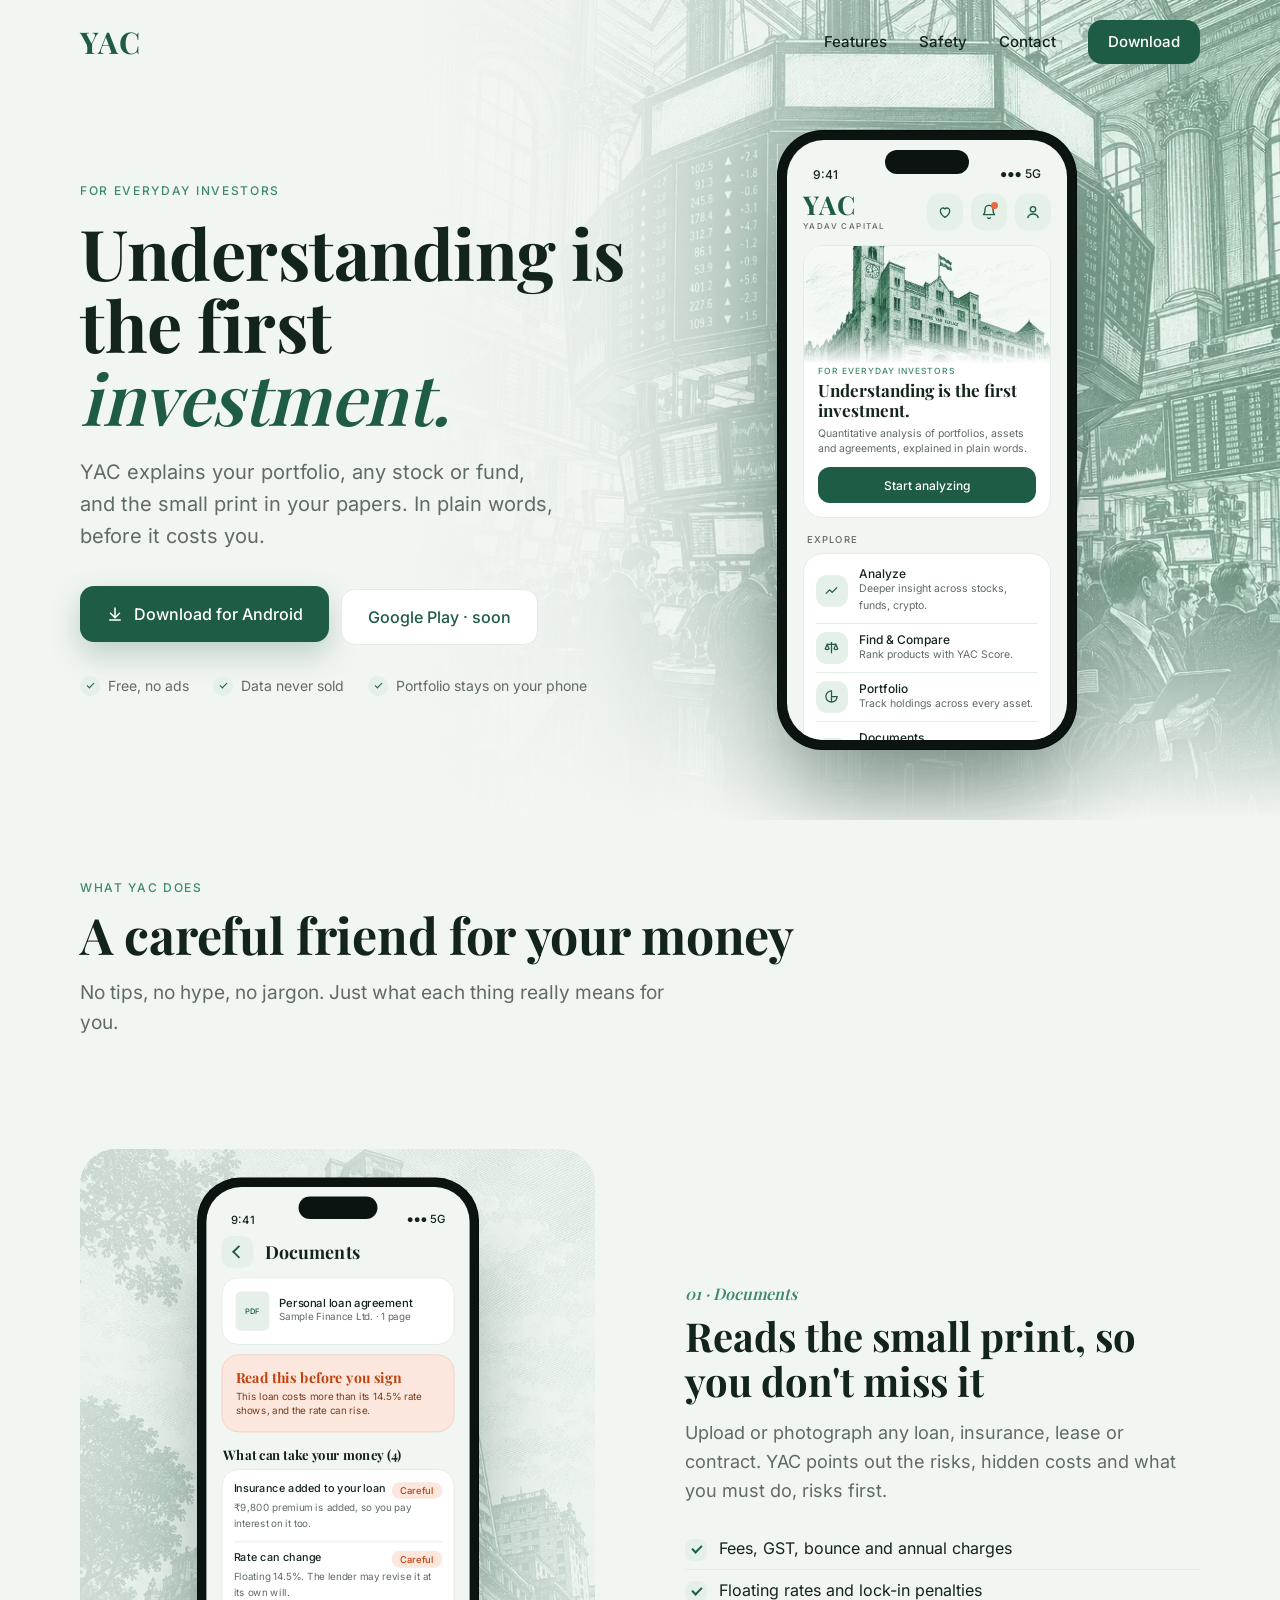
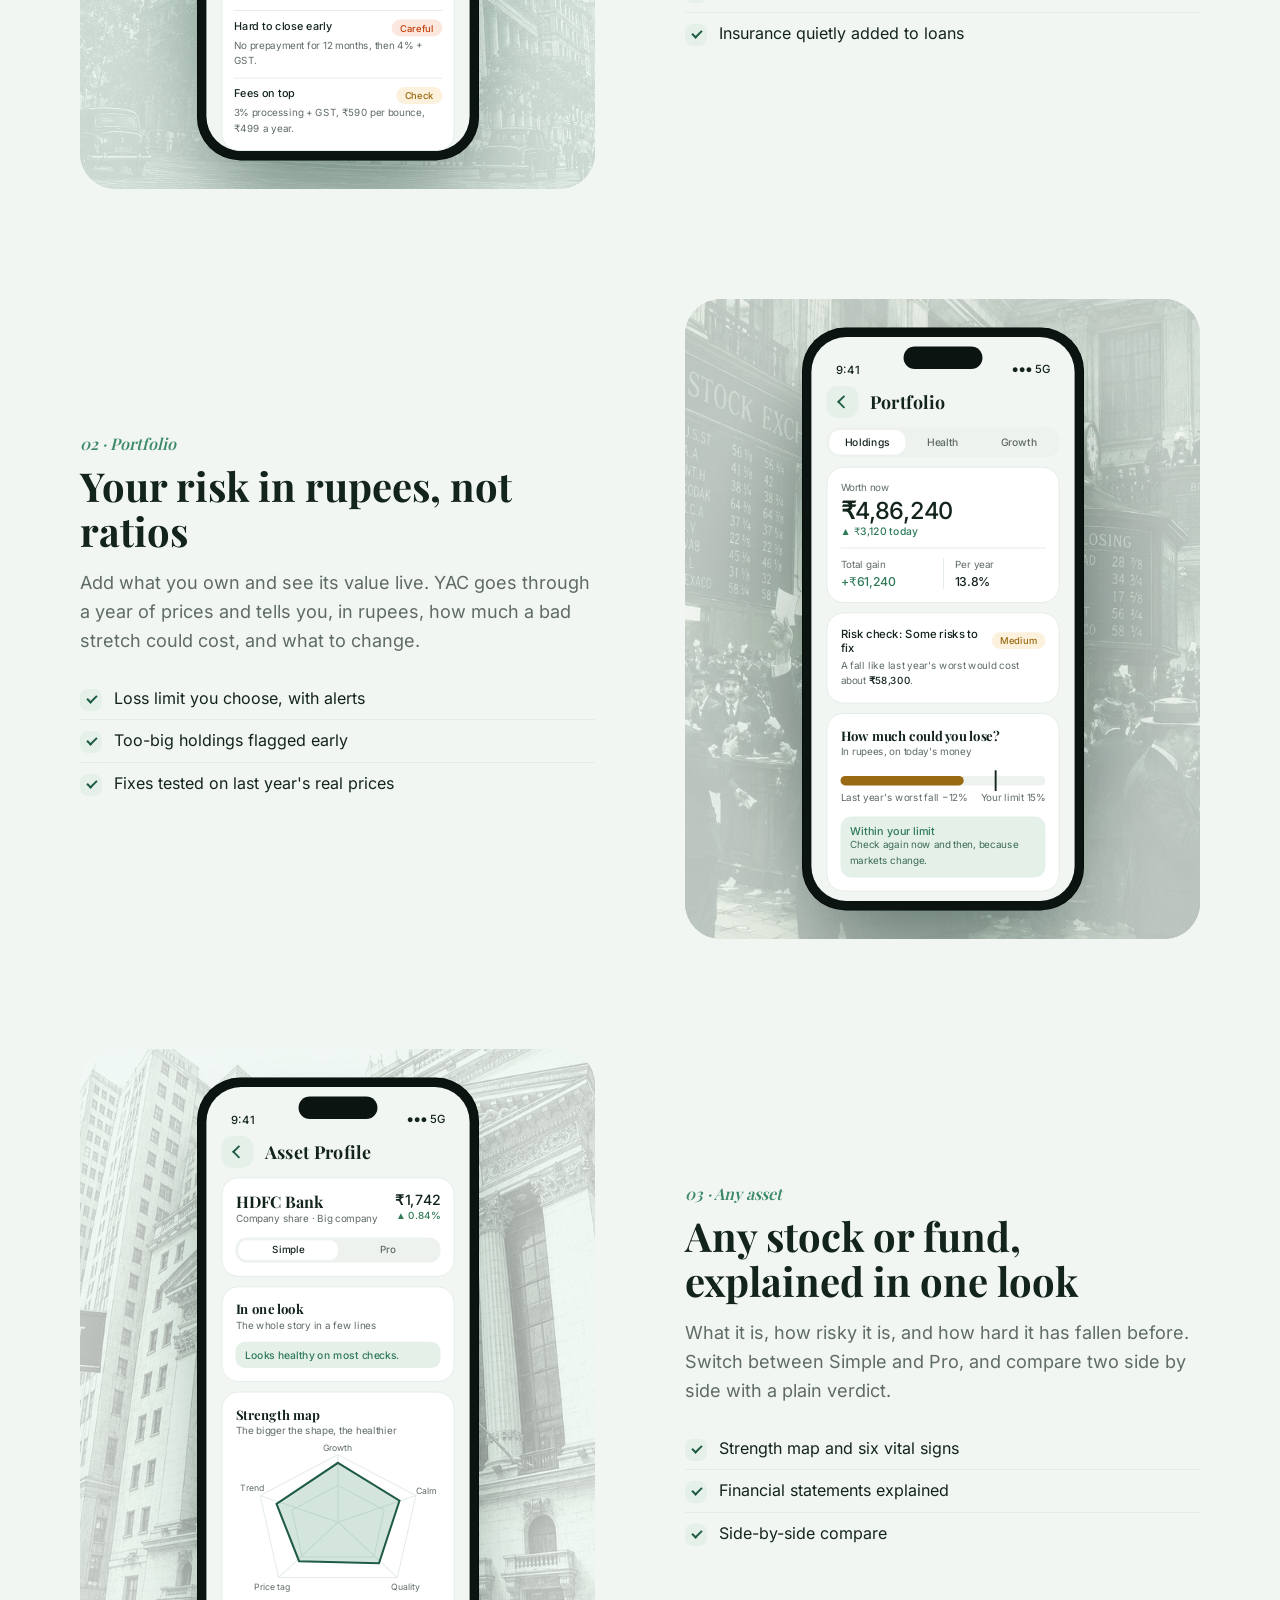
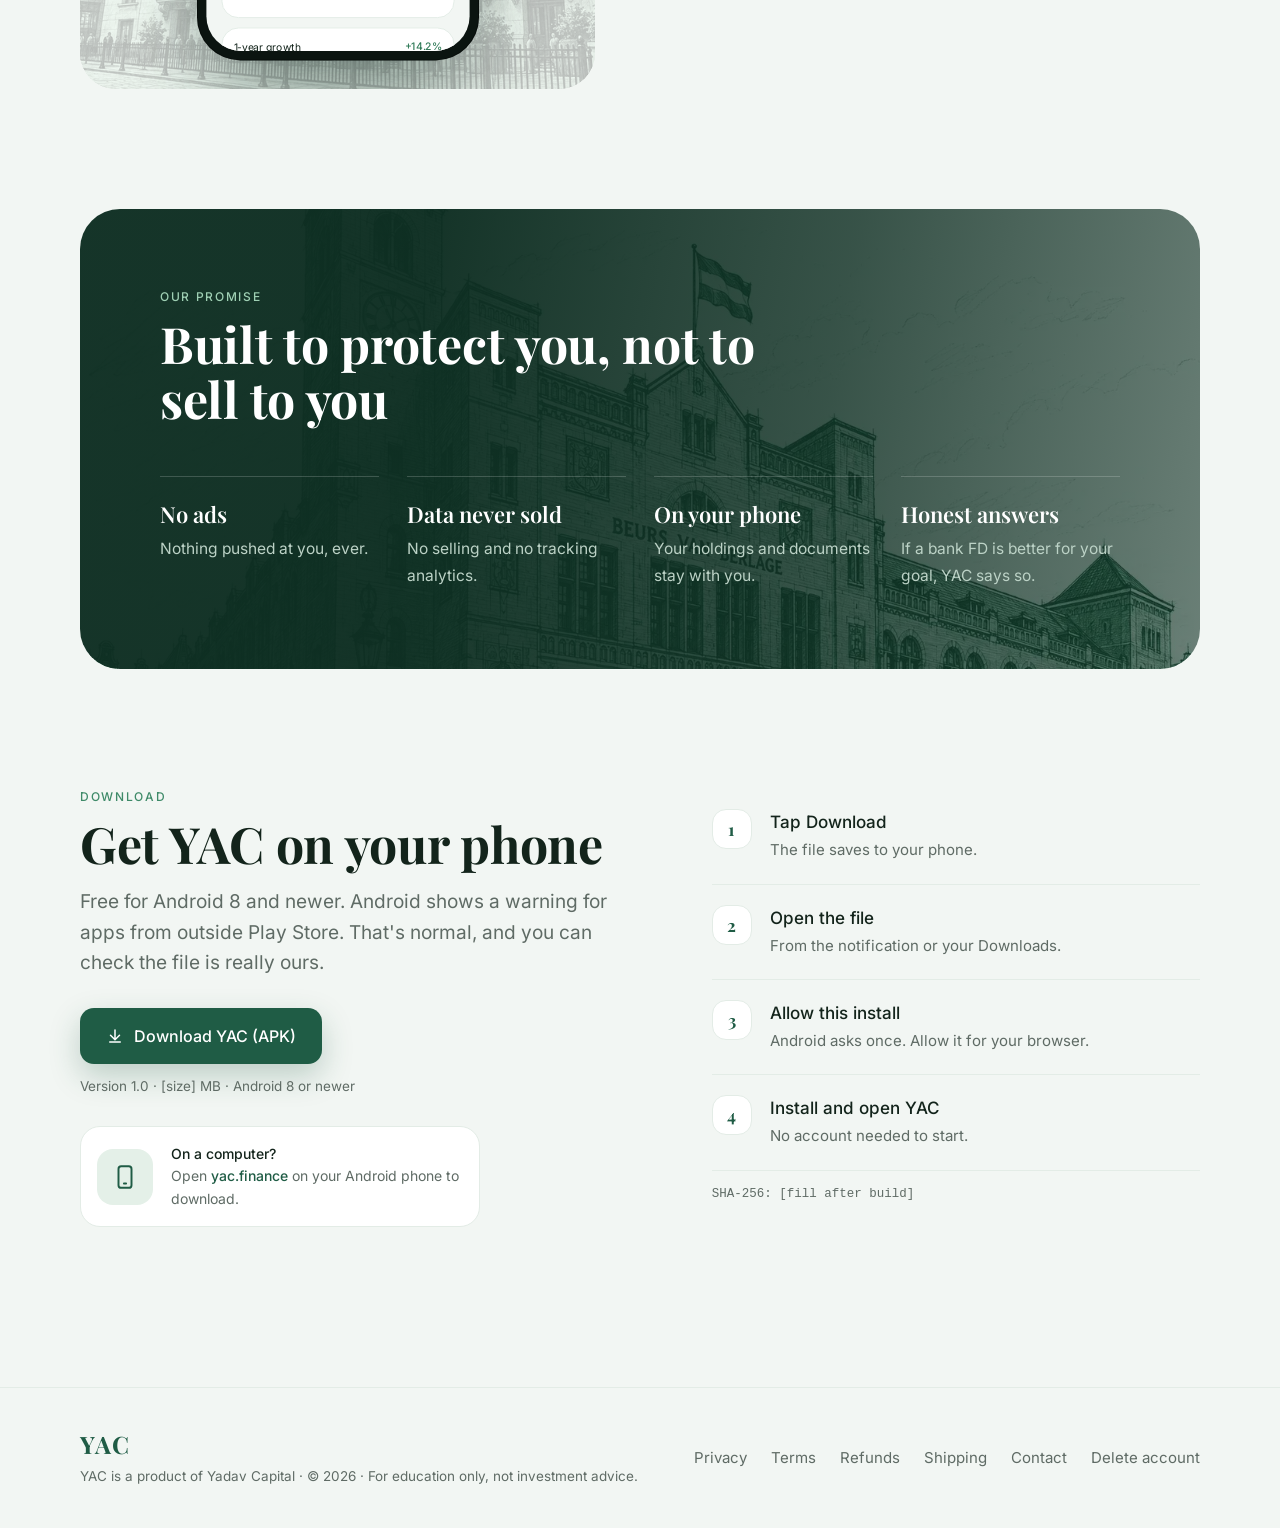
==== index.html @ 789dcbb8 "Add yac.finance website" ====
<!DOCTYPE html>
<html lang="en-IN"><head><meta charset="utf-8"><meta name="viewport" content="width=device-width,initial-scale=1">
<title>YAC – Understanding is the first investment</title>
<meta name="description" content="YAC explains your portfolio, any stock or fund, and the small print in your financial papers, in plain words. Free for Android, no ads.">
<meta name="theme-color" content="#1F5C45">
<link rel="icon" href="/favicon.svg" type="image/svg+xml">
<style>
@font-face{font-family:Inter;src:url(/assets/inter_regular.ttf);font-weight:400}
@font-face{font-family:Inter;src:url(/assets/inter_medium.ttf);font-weight:500 700}
@font-face{font-family:Playfair;src:url(/assets/playfair_display_regular.ttf);font-weight:400}
@font-face{font-family:Playfair;src:url(/assets/playfair_display_semibold.ttf);font-weight:600}
@font-face{font-family:Playfair;src:url(/assets/playfair_display_bold.ttf);font-weight:700}
:root{--bg:#F2F6F3;--primary:#1F5C45;--mid:#3E8A68;--well:#E4F0E8;--text:#13241B;--muted:#5F6B65;--stroke:#E3ECE6;--navy:#061832;
--good:#2F7A57;--goodbg:#E4F0E8;--okay:#9A6A12;--okaybg:#FBF1DC;--bad:#C2410C;--badbg:#FBE7DD;--track:#EDF2EF;--deep:#0E2E22}
*{box-sizing:border-box}
body{margin:0;background:var(--bg);color:var(--text);font:400 17px/1.6 Inter,system-ui,sans-serif;-webkit-font-smoothing:antialiased}
.pf{font-family:Playfair,Georgia,serif}
.wrap{max-width:1200px;margin:0 auto;padding:0 40px}
a{color:var(--primary)}
.eyebrow{font:500 12px Inter;letter-spacing:.14em;text-transform:uppercase;color:var(--mid)}

/* nav */
nav.top{position:absolute;top:0;left:0;right:0;z-index:10}
nav.top .wrap{display:flex;justify-content:space-between;align-items:center;height:84px}
.logo{font:700 30px Playfair;color:var(--primary);letter-spacing:.04em;text-decoration:none}
nav.top .links{display:flex;gap:32px;align-items:center}
nav.top .links a{color:var(--text);text-decoration:none;font-size:15px;font-weight:500}
nav.top .links a.cta{background:var(--primary);color:#fff;padding:10px 20px;border-radius:14px}

/* hero */
.hero{position:relative;min-height:820px;overflow:hidden;background:var(--bg)}
.hero .art{position:absolute;right:0;top:0;bottom:0;width:68%;background:url(/assets/analyze_bg_exchange.webp) center/cover no-repeat}
.hero .art::after{content:"";position:absolute;inset:0;background:linear-gradient(90deg,var(--bg) 0%,rgba(242,246,243,.92) 22%,rgba(242,246,243,.35) 55%,rgba(242,246,243,.15) 100%),linear-gradient(0deg,var(--bg) 0%,rgba(242,246,243,0) 30%)}
.hero .wrap{position:relative;display:grid;grid-template-columns:1.05fr 1fr;align-items:center;min-height:820px;padding-top:60px}
.hero h1{font:700 70px/1.04 Playfair;color:var(--text);margin:18px 0 22px;letter-spacing:-.5px}
.hero h1 em{font-style:italic;color:var(--primary);font-weight:600}
.hero p.sub{font-size:20px;color:var(--muted);max-width:480px;margin:0 0 34px}
.btn{display:inline-flex;align-items:center;gap:10px;height:56px;padding:0 26px;border-radius:14px;font:500 16px Inter;text-decoration:none}
.btn.p{background:var(--primary);color:#fff;box-shadow:0 12px 30px rgba(31,92,69,.25)}
.btn.s{background:#fff;color:var(--primary);border:1px solid var(--stroke);margin-left:12px}
.trust{display:flex;gap:24px;margin-top:30px;color:var(--muted);font-size:14px;flex-wrap:wrap}
.trust span{display:flex;align-items:center;gap:8px}
.trust i{width:20px;height:20px;border-radius:50%;background:var(--well);display:grid;place-items:center}
.trust i::after{content:"";width:6px;height:3px;border-left:1.6px solid var(--primary);border-bottom:1.6px solid var(--primary);transform:rotate(-45deg) translate(1px,-1px)}

/* phone */
.phone{width:300px;height:620px;border-radius:46px;background:#0b1410;padding:10px;box-shadow:0 60px 90px -20px rgba(14,46,34,.45),0 0 0 1px rgba(0,0,0,.4) inset;position:relative;flex:none}
.phone::before{content:"";position:absolute;top:20px;left:50%;transform:translateX(-50%);width:84px;height:24px;border-radius:14px;background:#0b1410;z-index:3}
.scr{background:var(--bg);border-radius:37px;height:100%;overflow:hidden;position:relative;font-family:Inter;color:var(--text)}
.sb{height:46px;display:flex;justify-content:space-between;align-items:flex-end;padding:0 26px 4px;font:500 12px Inter}
.sc{padding:8px 16px 16px}
.card{background:#fff;border:1px solid var(--stroke);border-radius:18px;padding:14px}
.tb{display:flex;align-items:center;gap:12px;padding:6px 16px 10px}
.tb .bk{width:34px;height:34px;border-radius:12px;background:var(--well);display:grid;place-items:center}
.tb .bk::after{content:"";width:8px;height:8px;border-left:2px solid var(--primary);border-bottom:2px solid var(--primary);transform:rotate(45deg) translate(1px,-1px)}
.tb b{font:700 19px Playfair;color:var(--text)}
.lbl{font-size:10.5px;color:var(--muted)}
.cap{font:500 9.5px Inter;letter-spacing:.12em;text-transform:uppercase;color:var(--muted)}
.pill{display:inline-block;font:500 10px Inter;padding:3px 9px;border-radius:99px}
.g{background:var(--goodbg);color:var(--good)}.o{background:var(--okaybg);color:var(--okay)}.r{background:var(--badbg);color:var(--bad)}

/* sections */
section{padding:120px 0}
h2{font:700 50px/1.1 Playfair;margin:12px 0 16px;letter-spacing:-.3px}
.lead{font-size:19px;color:var(--muted);max-width:600px;margin:0}
.feat{display:grid;grid-template-columns:1fr 1fr;gap:90px;align-items:center;margin-top:110px}
.feat.rev .stage{order:2}
.stage{position:relative;height:640px;border-radius:36px;overflow:hidden;display:flex;align-items:center;justify-content:center}
.stage .bgimg{position:absolute;inset:0;background-size:cover;background-position:center;opacity:.55}
.stage::after{content:"";position:absolute;inset:0;background:radial-gradient(closest-side,rgba(242,246,243,.0),rgba(242,246,243,.55))}
.stage .phone{z-index:2;transform:scale(.94)}
.feat .num{font:600 16px Playfair;color:var(--mid);font-style:italic}
.feat h3{font:700 40px/1.12 Playfair;margin:10px 0 16px}
.feat p{color:var(--muted);font-size:18px;margin:0 0 22px}
.ticks{list-style:none;margin:0;padding:0}
.ticks li{position:relative;padding:8px 0 8px 34px;font-size:16px;border-bottom:1px solid var(--stroke)}
.ticks li:last-child{border:0}
.ticks li::before{content:"";position:absolute;left:0;top:11px;width:22px;height:22px;border-radius:8px;background:var(--well)}
.ticks li::after{content:"";position:absolute;left:7px;top:17px;width:8px;height:4px;border-left:2px solid var(--primary);border-bottom:2px solid var(--primary);transform:rotate(-45deg)}

/* promise */
.promise{position:relative;border-radius:40px;overflow:hidden;color:#fff;padding:80px}
.promise .bgimg{position:absolute;inset:0;background:url(/assets/home_hero_exchange.webp) center 30%/cover}
.promise::before{content:"";position:absolute;inset:0;background:linear-gradient(100deg,rgba(14,46,34,.97) 30%,rgba(14,46,34,.82) 65%,rgba(14,46,34,.6));z-index:1}
.promise>*:not(.bgimg){position:relative;z-index:2}
.promise h2{color:#fff;max-width:640px}
.pg{display:grid;grid-template-columns:repeat(4,1fr);gap:28px;margin-top:50px}
.pg div{border-top:1px solid rgba(255,255,255,.18);padding-top:22px}
.pg b{display:block;font:600 22px Playfair;margin-bottom:6px}
.pg span{color:#bcd2c6;font-size:15.5px}

/* download */
.dl{display:grid;grid-template-columns:1.15fr 1fr;gap:70px;align-items:start}
.steps .st{display:flex;gap:18px;padding:20px 0;border-bottom:1px solid var(--stroke)}
.steps .st:last-child{border:0}
.st .n{flex:none;width:40px;height:40px;border-radius:14px;background:#fff;border:1px solid var(--stroke);display:grid;place-items:center;font:700 17px Playfair;color:var(--primary)}
.st b{display:block;font-weight:500}.st span{color:var(--muted);font-size:15px}
.qr{display:flex;gap:18px;align-items:center;margin-top:28px;background:#fff;border:1px solid var(--stroke);border-radius:20px;padding:16px;max-width:400px}
.fp{font:12.5px ui-monospace,Menlo,monospace;color:var(--muted);margin-top:16px}
footer{border-top:1px solid var(--stroke);padding:40px 0;margin-top:40px}
footer .wrap{display:flex;justify-content:space-between;align-items:center;flex-wrap:wrap;gap:16px}
footer nav a{color:var(--muted);text-decoration:none;margin-left:24px;font-size:15px}
footer small{display:block;color:var(--muted);font-size:13.5px;margin-top:4px}
</style></head><body>

<nav class="top"><div class="wrap"><a class="logo" href="/">YAC</a>
<div class="links"><a href="#features">Features</a><a href="#promise">Safety</a><a href="/contact/">Contact</a><a class="cta" href="#download">Download</a></div></div></nav>

<!-- HERO -->
<header class="hero">
<div class="art"></div>
<div class="wrap">
<div>
<div class="eyebrow">For everyday investors</div>
<h1>Understanding is the first <em>investment.</em></h1>
<p class="sub">YAC explains your portfolio, any stock or fund, and the small print in your papers. In plain words, before it costs you.</p>
<a class="btn p" href="#download"><svg width="18" height="18" viewBox="0 0 24 24" fill="none" stroke="currentColor" stroke-width="2" stroke-linecap="round"><path d="M12 4v12M6 11l6 6 6-6M5 20h14"/></svg>Download for Android</a><a class="btn s" href="#download">Google Play · soon</a>
<div class="trust"><span><i></i>Free, no ads</span><span><i></i>Data never sold</span><span><i></i>Portfolio stays on your phone</span></div>
</div>

<div style="display:flex;justify-content:center">
 <!-- HOME SCREEN (activity_main.xml) -->
 <div class="phone"><div class="scr">
  <div class="sb"><span>9:41</span><span>●●● 5G</span></div>
  <div style="padding:6px 16px 0">
   <div style="display:flex;align-items:center;gap:8px">
    <div style="flex:1"><div style="font:700 26px Playfair;color:var(--primary);letter-spacing:.04em;line-height:1">YAC</div><div style="font:500 8px Inter;letter-spacing:.18em;color:var(--muted);margin-top:3px">YADAV CAPITAL</div></div>
    <div style="width:36px;height:36px;border-radius:12px;background:var(--well);display:grid;place-items:center"><svg width="16" height="16" viewBox="0 0 24 24" fill="none" stroke="#1F5C45" stroke-width="2"><path d="M12 20s-7-4.4-7-10a4 4 0 0 1 7-2.6A4 4 0 0 1 19 10c0 5.6-7 10-7 10z"/></svg></div>
    <div style="width:36px;height:36px;border-radius:12px;background:var(--well);display:grid;place-items:center;position:relative"><svg width="16" height="16" viewBox="0 0 24 24" fill="none" stroke="#1F5C45" stroke-width="2"><path d="M6 8a6 6 0 1 1 12 0c0 7 3 8 3 8H3s3-1 3-8"/><path d="M10 20a2 2 0 0 0 4 0"/></svg><i style="position:absolute;top:8px;right:9px;width:7px;height:7px;border-radius:50%;background:#E8693C"></i></div>
    <div style="width:36px;height:36px;border-radius:12px;background:var(--well);display:grid;place-items:center"><svg width="16" height="16" viewBox="0 0 24 24" fill="none" stroke="#1F5C45" stroke-width="2"><circle cx="12" cy="8" r="4"/><path d="M4 21c1-4 4-6 8-6s7 2 8 6"/></svg></div>
   </div>
   <div class="card" style="padding:0;overflow:hidden;margin-top:14px;border-radius:20px">
    <div style="height:118px;background:url(/assets/home_hero_exchange.webp) center/cover;position:relative"><div style="position:absolute;left:0;right:0;bottom:0;height:44px;background:linear-gradient(0deg,#fff,rgba(255,255,255,0))"></div></div>
    <div style="padding:2px 14px 14px">
     <div style="font:500 8.5px Inter;letter-spacing:.12em;color:var(--mid)">FOR EVERYDAY INVESTORS</div>
     <div style="font:700 17px/1.2 Playfair;margin-top:4px">Understanding is the first investment.</div>
     <div style="font-size:10.5px;color:var(--muted);margin-top:5px;line-height:1.45">Quantitative analysis of portfolios, assets and agreements, explained in plain words.</div>
     <div style="margin-top:11px;height:36px;border-radius:12px;background:var(--primary);color:#fff;display:grid;place-items:center;font:500 12px Inter">Start analyzing</div>
    </div>
   </div>
   <div class="cap" style="margin:16px 4px 8px">Explore</div>
   <div class="card" style="padding:4px 12px;border-radius:20px">
    <!-- rows -->
    <div style="display:flex;gap:11px;align-items:center;padding:8px 0;border-bottom:1px solid var(--stroke)"><div style="width:32px;height:32px;border-radius:11px;background:var(--well);display:grid;place-items:center"><svg width="15" height="15" viewBox="0 0 24 24" fill="none" stroke="#1F5C45" stroke-width="2"><path d="M3 17l6-6 4 4 8-8"/></svg></div><div style="flex:1"><div style="font:500 12px Inter">Analyze</div><div class="lbl">Deeper insight across stocks, funds, crypto.</div></div></div>
    <div style="display:flex;gap:11px;align-items:center;padding:8px 0;border-bottom:1px solid var(--stroke)"><div style="width:32px;height:32px;border-radius:11px;background:var(--well);display:grid;place-items:center"><svg width="15" height="15" viewBox="0 0 24 24" fill="none" stroke="#1F5C45" stroke-width="2"><path d="M12 3v18M5 7h14M5 7l-3 7a4 4 0 0 0 6 0zM19 7l-3 7a4 4 0 0 0 6 0z"/></svg></div><div style="flex:1"><div style="font:500 12px Inter">Find &amp; Compare</div><div class="lbl">Rank products with YAC Score.</div></div></div>
    <div style="display:flex;gap:11px;align-items:center;padding:8px 0;border-bottom:1px solid var(--stroke)"><div style="width:32px;height:32px;border-radius:11px;background:var(--well);display:grid;place-items:center"><svg width="15" height="15" viewBox="0 0 24 24" fill="none" stroke="#1F5C45" stroke-width="2"><path d="M12 3v18M12 3a9 9 0 1 0 9 9h-9z"/></svg></div><div style="flex:1"><div style="font:500 12px Inter">Portfolio</div><div class="lbl">Track holdings across every asset.</div></div></div>
    <div style="display:flex;gap:11px;align-items:center;padding:8px 0;border-bottom:1px solid var(--stroke)"><div style="width:32px;height:32px;border-radius:11px;background:var(--well);display:grid;place-items:center"><svg width="15" height="15" viewBox="0 0 24 24" fill="none" stroke="#1F5C45" stroke-width="2"><path d="M14 3H7a2 2 0 0 0-2 2v14a2 2 0 0 0 2 2h10a2 2 0 0 0 2-2V8z"/><path d="M14 3v5h5"/></svg></div><div style="flex:1"><div style="font:500 12px Inter">Documents</div><div class="lbl">Scan any financial paper and spot its risks.</div></div></div>
    <div style="display:flex;gap:11px;align-items:center;padding:8px 0"><div style="width:32px;height:32px;border-radius:11px;background:var(--well);display:grid;place-items:center"><svg width="15" height="15" viewBox="0 0 24 24" fill="none" stroke="#1F5C45" stroke-width="2"><rect x="4" y="4" width="16" height="16" rx="2"/><path d="M8 9h8M8 13h8M8 17h5"/></svg></div><div style="flex:1"><div style="font:500 12px Inter">News</div><div class="lbl">Live headlines for markets and money.</div></div></div>
   </div>
  </div>
 </div></div>
</div>
</div>
</header>

<!-- FEATURES -->
<section id="features" style="padding-top:60px"><div class="wrap">
<div class="eyebrow">What YAC does</div>
<h2>A careful friend for your money</h2>
<p class="lead">No tips, no hype, no jargon. Just what each thing really means for you.</p>

<!-- DOCUMENTS -->
<div class="feat">
<div class="stage"><div class="bgimg" style="background-image:url(/assets/compare_bg_exchange.webp)"></div>
 <div class="phone"><div class="scr">
  <div class="sb"><span>9:41</span><span>●●● 5G</span></div>
  <div class="tb"><span class="bk"></span><b>Documents</b></div>
  <div class="sc" style="padding-top:0">
   <div class="card" style="display:flex;gap:10px;align-items:center"><div style="width:36px;height:42px;border-radius:6px;background:var(--well);display:grid;place-items:center;font:600 8px Inter;color:var(--primary)">PDF</div><div><div style="font:500 12px Inter">Personal loan agreement</div><div class="lbl">Sample Finance Ltd. · 1 page</div></div></div>
   <div class="card" style="margin-top:10px;background:var(--badbg);border-color:#F4D3C2">
    <div style="font:700 15px Playfair;color:var(--bad)">Read this before you sign</div>
    <div style="font-size:10.5px;color:#7a3a1a;margin-top:3px;line-height:1.45">This loan costs more than its 14.5% rate shows, and the rate can rise.</div>
   </div>
   <div style="font:700 14px Playfair;margin:14px 2px 6px">What can take your money (4)</div>
   <div class="card" style="padding:4px 12px">
    <div style="padding:9px 0;border-bottom:1px solid var(--stroke)"><div style="display:flex;justify-content:space-between;gap:6px"><span style="font:500 11.5px Inter">Insurance added to your loan</span><span class="pill r">Careful</span></div><div class="lbl" style="margin-top:2px">₹9,800 premium is added, so you pay interest on it too.</div></div>
    <div style="padding:9px 0;border-bottom:1px solid var(--stroke)"><div style="display:flex;justify-content:space-between;gap:6px"><span style="font:500 11.5px Inter">Rate can change</span><span class="pill r">Careful</span></div><div class="lbl" style="margin-top:2px">Floating 14.5%. The lender may revise it at its own will.</div></div>
    <div style="padding:9px 0;border-bottom:1px solid var(--stroke)"><div style="display:flex;justify-content:space-between;gap:6px"><span style="font:500 11.5px Inter">Hard to close early</span><span class="pill r">Careful</span></div><div class="lbl" style="margin-top:2px">No prepayment for 12 months, then 4% + GST.</div></div>
    <div style="padding:9px 0"><div style="display:flex;justify-content:space-between;gap:6px"><span style="font:500 11.5px Inter">Fees on top</span><span class="pill o">Check</span></div><div class="lbl" style="margin-top:2px">3% processing + GST, ₹590 per bounce, ₹499 a year.</div></div>
   </div>
  </div>
 </div></div>
</div>
<div><div class="num">01 · Documents</div><h3>Reads the small print, so you don't miss it</h3><p>Upload or photograph any loan, insurance, lease or contract. YAC points out the risks, hidden costs and what you must do, risks first.</p>
<ul class="ticks"><li>Fees, GST, bounce and annual charges</li><li>Floating rates and lock-in penalties</li><li>Insurance quietly added to loans</li></ul></div>
</div>

<!-- PORTFOLIO -->
<div class="feat rev">
<div class="stage"><div class="bgimg" style="background-image:url(/assets/invest_hero_exchange.webp)"></div>
 <div class="phone"><div class="scr">
  <div class="sb"><span>9:41</span><span>●●● 5G</span></div>
  <div class="tb"><span class="bk"></span><b>Portfolio</b></div>
  <div class="sc" style="padding-top:0">
   <div style="display:flex;background:var(--track);border-radius:14px;padding:3px;font:500 11px Inter;text-align:center"><div style="flex:1;background:#fff;border-radius:11px;padding:6px">Holdings</div><div style="flex:1;padding:6px;color:var(--muted)">Health</div><div style="flex:1;padding:6px;color:var(--muted)">Growth</div></div>
   <div class="card" style="margin-top:10px">
    <div class="lbl">Worth now</div>
    <div style="font:600 25px Inter;letter-spacing:-.5px">₹4,86,240</div>
    <div style="font:500 11px Inter;color:var(--good)">▲ ₹3,120 today</div>
    <div style="display:flex;margin-top:10px;padding-top:10px;border-top:1px solid var(--stroke)"><div style="flex:1"><div class="lbl">Total gain</div><div style="font:500 13px Inter;color:var(--good)">+₹61,240</div></div><div style="width:1px;background:var(--stroke);margin:0 12px"></div><div style="flex:1"><div class="lbl">Per year</div><div style="font:500 13px Inter">13.8%</div></div></div>
   </div>
   <div class="card" style="margin-top:10px">
    <div style="display:flex;justify-content:space-between;align-items:center"><span style="font:500 12px Inter">Risk check: Some risks to fix</span><span class="pill o">Medium</span></div>
    <div class="lbl" style="margin-top:4px">A fall like last year's worst would cost about <b style="color:var(--text)">₹58,300</b>.</div>
   </div>
   <div class="card" style="margin-top:10px">
    <div style="font:700 14px Playfair">How much could you lose?</div>
    <div class="lbl">In rupees, on today's money</div>
    <div style="position:relative;height:22px;margin-top:10px"><div style="position:absolute;top:6px;left:0;right:0;height:10px;border-radius:5px;background:var(--track)"></div><div style="position:absolute;top:6px;left:0;width:60%;height:10px;border-radius:5px;background:var(--okay)"></div><div style="position:absolute;left:75%;top:0;bottom:0;width:2px;background:var(--text)"></div></div>
    <div style="display:flex;justify-content:space-between" class="lbl"><span>Last year's worst fall −12%</span><span>Your limit 15%</span></div>
    <div style="margin-top:10px;background:var(--goodbg);border-radius:12px;padding:9px 10px"><div style="font:500 11.5px Inter;color:var(--good)">Within your limit</div><div class="lbl" style="color:#3d6b55">Check again now and then, because markets change.</div></div>
   </div>
   <div class="card" style="margin-top:10px;padding:10px 12px"><div style="display:flex;justify-content:space-between;align-items:center"><span style="font:500 11.5px Inter">Tata Motors</span><span style="font:500 11px Inter;color:var(--bad)">▼ 3.40%</span></div><div class="lbl">38% of your money · <span style="color:var(--bad)">too big</span></div></div>
  </div>
 </div></div>
</div>
<div><div class="num">02 · Portfolio</div><h3>Your risk in rupees, not ratios</h3><p>Add what you own and see its value live. YAC goes through a year of prices and tells you, in rupees, how much a bad stretch could cost, and what to change.</p>
<ul class="ticks"><li>Loss limit you choose, with alerts</li><li>Too-big holdings flagged early</li><li>Fixes tested on last year's real prices</li></ul></div>
</div>

<!-- ASSET PROFILE -->
<div class="feat">
<div class="stage"><div class="bgimg" style="background-image:url(/assets/login_hero_wallst.webp);filter:sepia(.4) hue-rotate(80deg) saturate(.6)"></div>
 <div class="phone"><div class="scr">
  <div class="sb"><span>9:41</span><span>●●● 5G</span></div>
  <div class="tb"><span class="bk"></span><b>Asset Profile</b></div>
  <div class="sc" style="padding-top:0">
   <div class="card">
    <div style="display:flex;justify-content:space-between;align-items:flex-start"><div><div style="font:700 17px Playfair">HDFC Bank</div><div class="lbl">Company share · Big company</div></div><div style="text-align:right"><div style="font:600 15px Inter">₹1,742</div><div style="font:500 10.5px Inter;color:var(--good)">▲ 0.84%</div></div></div>
    <div style="display:flex;background:var(--track);border-radius:12px;padding:3px;font:500 10.5px Inter;text-align:center;margin-top:10px"><div style="flex:1;background:#fff;border-radius:9px;padding:4px">Simple</div><div style="flex:1;padding:4px;color:var(--muted)">Pro</div></div>
   </div>
   <div class="card" style="margin-top:10px">
    <div style="font:700 14px Playfair">In one look</div><div class="lbl">The whole story in a few lines</div>
    <div style="margin-top:8px;background:var(--goodbg);color:var(--good);border-radius:10px;padding:7px 10px;font:500 11px Inter">Looks healthy on most checks.</div>
   </div>
   <div class="card" style="margin-top:10px">
    <div style="font:700 14px Playfair">Strength map</div><div class="lbl">The bigger the shape, the healthier</div>
    <svg viewBox="0 0 200 150" width="100%" style="margin-top:4px">
     <g fill="none" stroke="#E3ECE6"><polygon points="100,12 176,52 158,132 42,132 24,52"/><polygon points="100,42 145,66 135,112 65,112 55,66"/></g>
     <g stroke="#E3ECE6"><line x1="100" y1="78" x2="100" y2="12"/><line x1="100" y1="78" x2="176" y2="52"/><line x1="100" y1="78" x2="158" y2="132"/><line x1="100" y1="78" x2="42" y2="132"/><line x1="100" y1="78" x2="24" y2="52"/></g>
     <polygon points="100,20 160,57 140,118 62,116 40,60" fill="#3E8A68" fill-opacity=".22" stroke="#1F5C45" stroke-width="2"/>
     <g font-family="Inter" font-size="8.5" fill="#5F6B65" text-anchor="middle"><text x="100" y="8">Growth</text><text x="186" y="50">Calm</text><text x="166" y="144">Quality</text><text x="36" y="144">Price tag</text><text x="16" y="48">Trend</text></g>
    </svg>
   </div>
   <div class="card" style="margin-top:10px;padding:4px 12px">
    <div style="display:flex;justify-content:space-between;padding:8px 0;border-bottom:1px solid var(--stroke)"><span style="font-size:11px">1-year growth</span><span style="font:500 11px Inter;color:var(--good)">+14.2%</span></div>
    <div style="display:flex;justify-content:space-between;padding:8px 0;border-bottom:1px solid var(--stroke)"><span style="font-size:11px">Bumpiness</span><span class="pill o">Some ups and downs</span></div>
    <div style="display:flex;justify-content:space-between;padding:8px 0"><span style="font-size:11px">Worst fall</span><span style="font:500 11px Inter;color:var(--bad)">−18.6%</span></div>
   </div>
  </div>
 </div></div>
</div>
<div><div class="num">03 · Any asset</div><h3>Any stock or fund, explained in one look</h3><p>What it is, how risky it is, and how hard it has fallen before. Switch between Simple and Pro, and compare two side by side with a plain verdict.</p>
<ul class="ticks"><li>Strength map and six vital signs</li><li>Financial statements explained</li><li>Side-by-side compare</li></ul></div>
</div>
</div></section>

<!-- PROMISE -->
<section id="promise" style="padding-top:0"><div class="wrap"><div class="promise"><div class="bgimg"></div>
<div class="eyebrow" style="color:#9fd0b4">Our promise</div>
<h2>Built to protect you, not to sell to you</h2>
<div class="pg">
<div><b>No ads</b><span>Nothing pushed at you, ever.</span></div>
<div><b>Data never sold</b><span>No selling and no tracking analytics.</span></div>
<div><b>On your phone</b><span>Your holdings and documents stay with you.</span></div>
<div><b>Honest answers</b><span>If a bank FD is better for your goal, YAC says so.</span></div>
</div></div></div></section>

<!-- DOWNLOAD -->
<section id="download" style="padding-top:0"><div class="wrap dl">
<div>
<div class="eyebrow">Download</div>
<h2>Get YAC on your phone</h2>
<p class="lead">Free for Android 8 and newer. Android shows a warning for apps from outside Play Store. That's normal, and you can check the file is really ours.</p>
<div style="margin-top:30px"><a class="btn p" href="#download"><svg width="18" height="18" viewBox="0 0 24 24" fill="none" stroke="currentColor" stroke-width="2" stroke-linecap="round"><path d="M12 4v12M6 11l6 6 6-6M5 20h14"/></svg>Download YAC (APK)</a></div>
<div style="font-size:13.5px;color:var(--muted);margin-top:12px">Version 1.0 · [size] MB · Android 8 or newer</div>
<div class="qr">
 <div style="flex:none;width:56px;height:56px;border-radius:16px;background:var(--well);display:grid;place-items:center"><svg width="26" height="26" viewBox="0 0 24 24" fill="none" stroke="#1F5C45" stroke-width="1.8" stroke-linecap="round"><rect x="6" y="2" width="12" height="20" rx="2.5"/><path d="M11 18h2"/></svg></div>
 <span style="font-size:14px;color:var(--muted)"><b style="color:var(--text);font-weight:500">On a computer?</b><br>Open <b style="color:var(--primary);font-weight:500">yac.finance</b> on your Android phone to download.</span>
</div>
</div>
<div class="steps">
<div class="st"><div class="n">1</div><div><b>Tap Download</b><span>The file saves to your phone.</span></div></div>
<div class="st"><div class="n">2</div><div><b>Open the file</b><span>From the notification or your Downloads.</span></div></div>
<div class="st"><div class="n">3</div><div><b>Allow this install</b><span>Android asks once. Allow it for your browser.</span></div></div>
<div class="st"><div class="n">4</div><div><b>Install and open YAC</b><span>No account needed to start.</span></div></div>
<div class="fp">SHA-256: [fill after build]</div>
</div>
</div></section>

<footer><div class="wrap">
<div><a class="logo" href="/" style="font-size:24px">YAC</a><small>YAC is a product of Yadav Capital · © 2026 · For education only, not investment advice.</small></div>
<nav><a href="/privacy/">Privacy</a><a href="/terms/">Terms</a><a href="/refunds/">Refunds</a><a href="/shipping/">Shipping</a><a href="/contact/">Contact</a><a href="/delete-account/">Delete account</a></nav>
</div></footer>
</body></html>
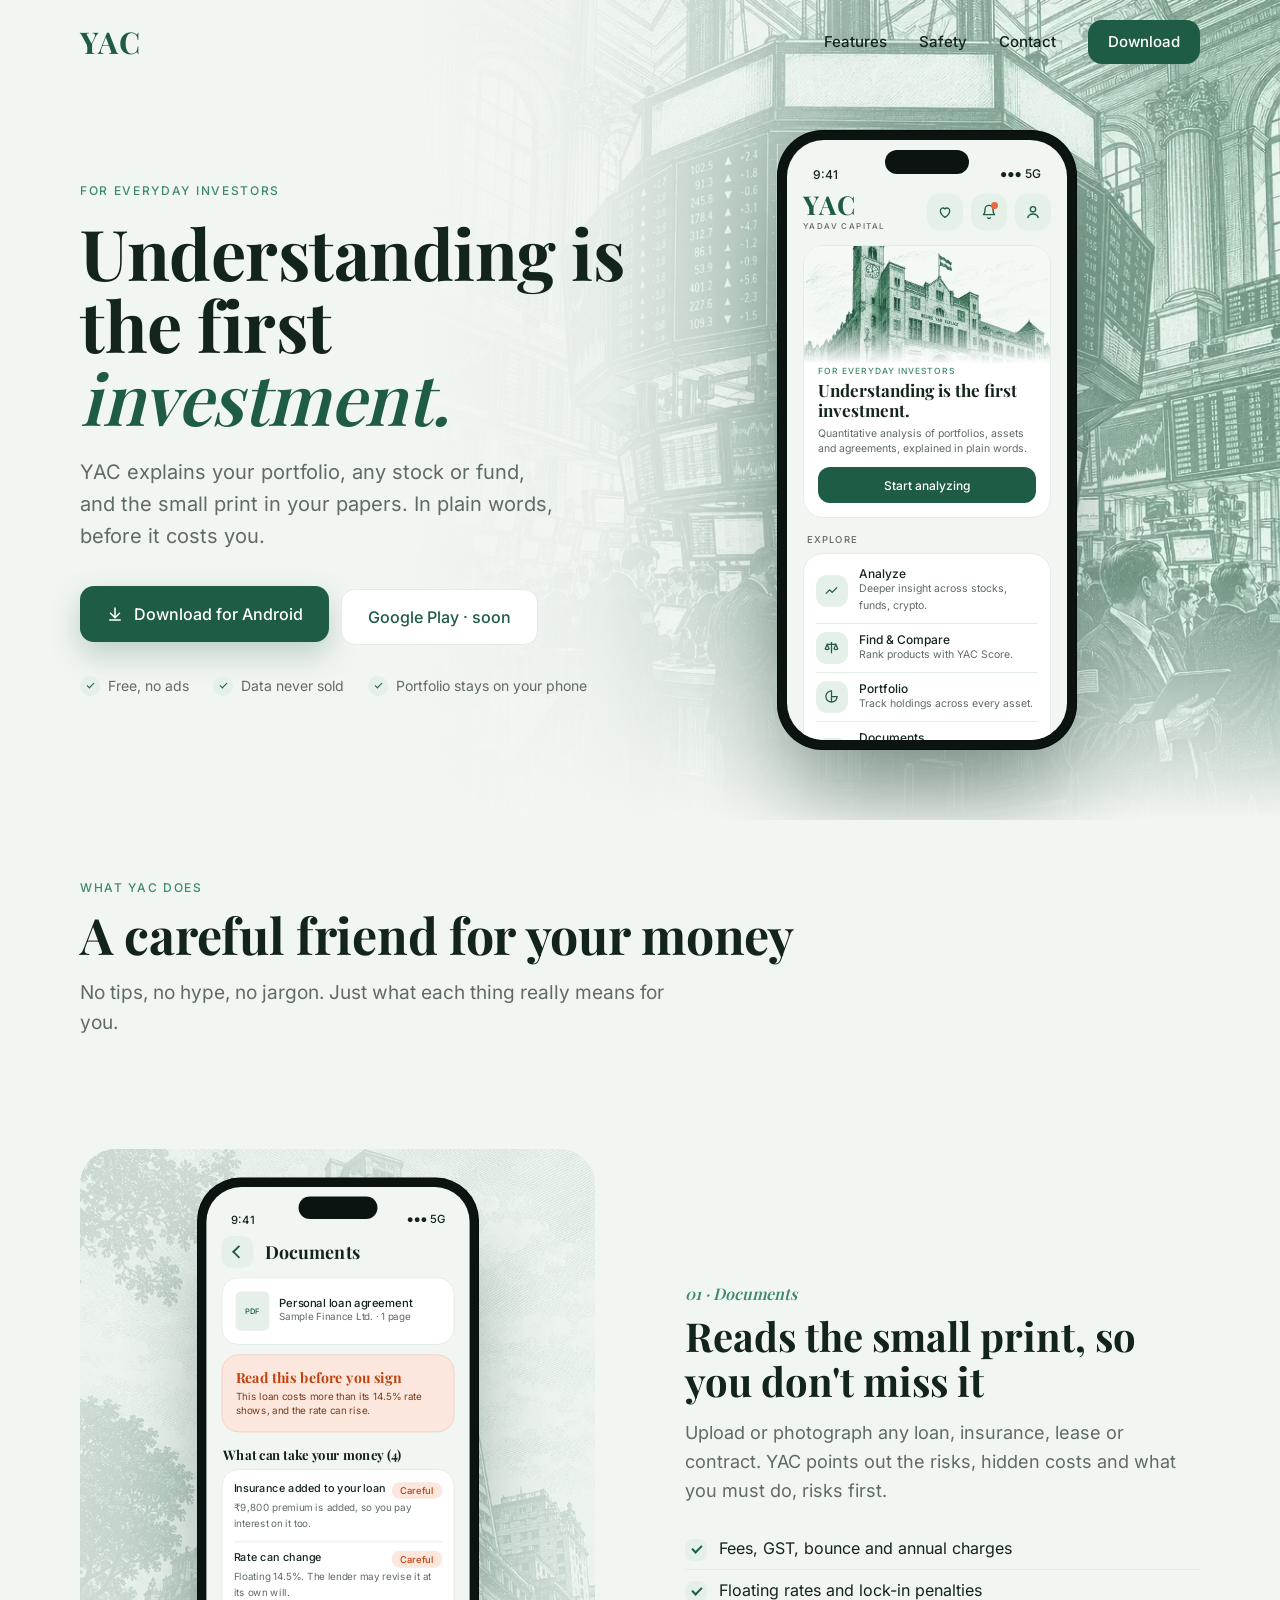
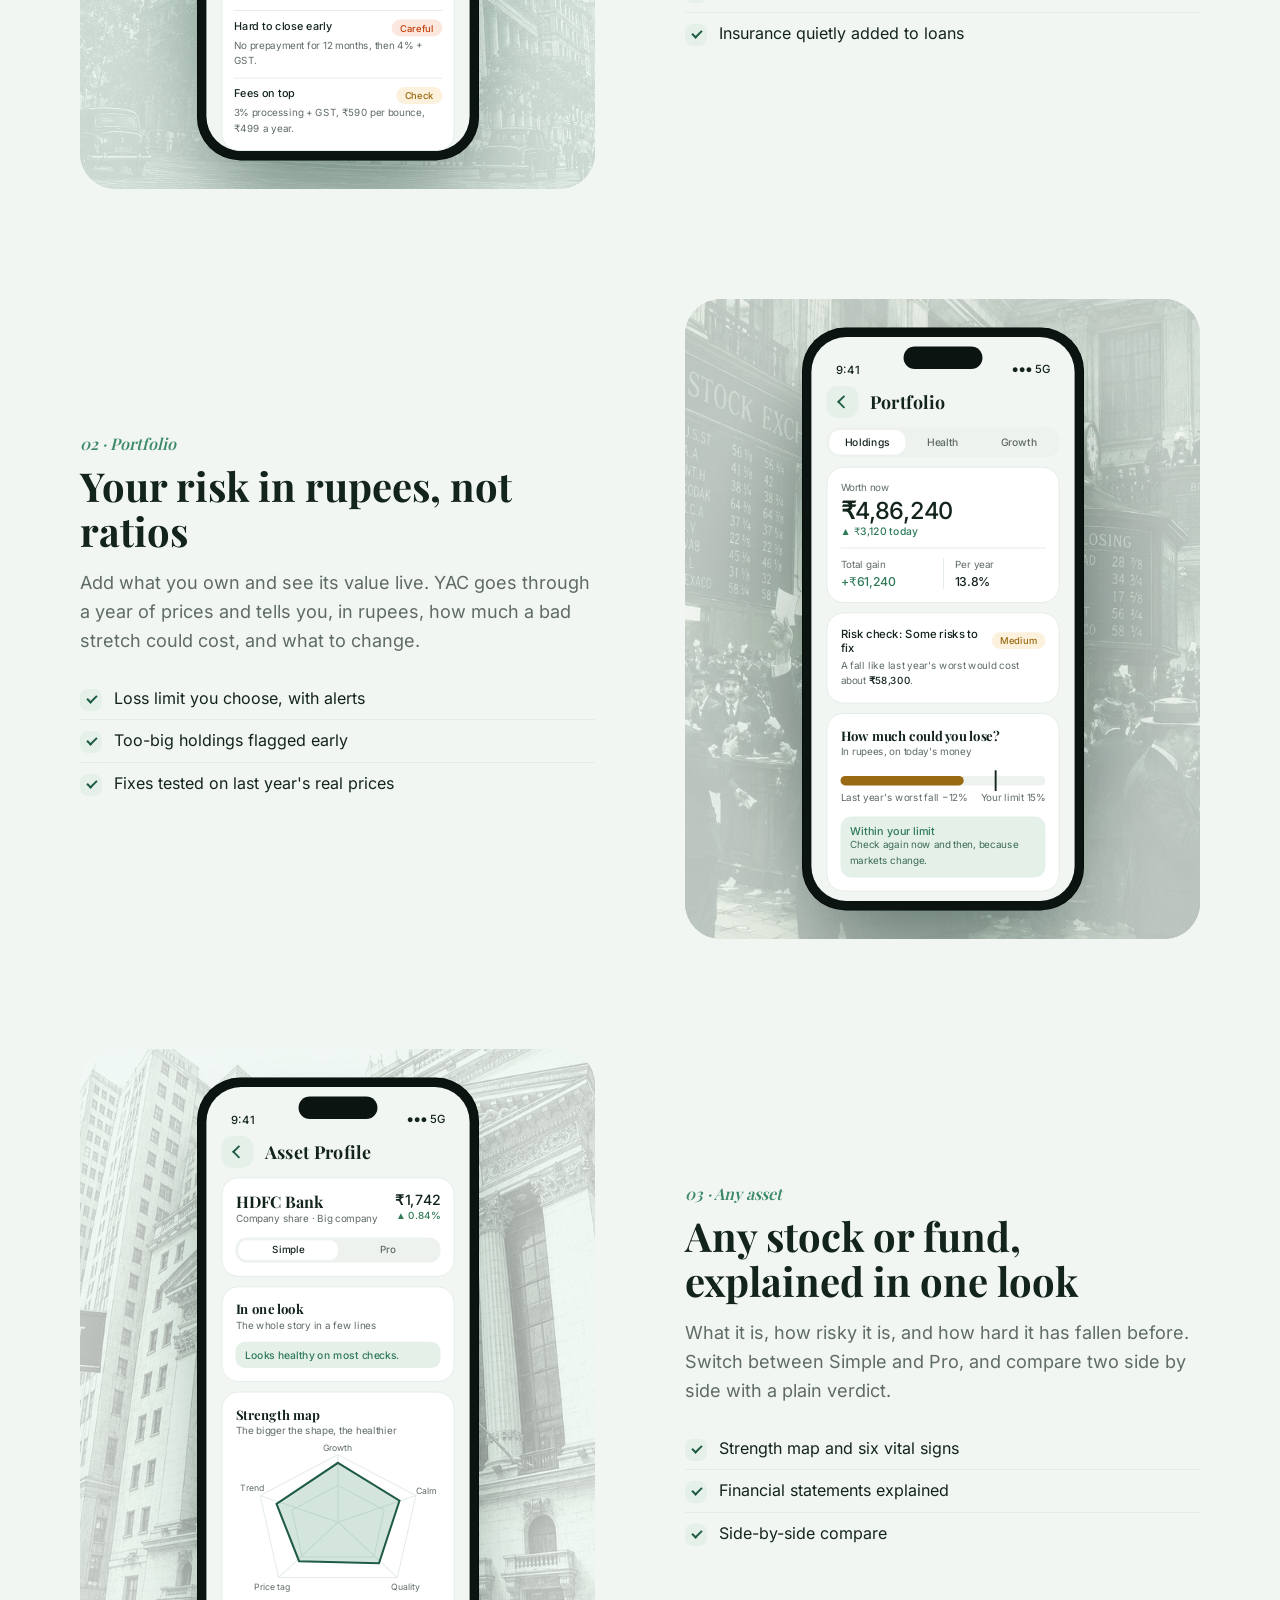
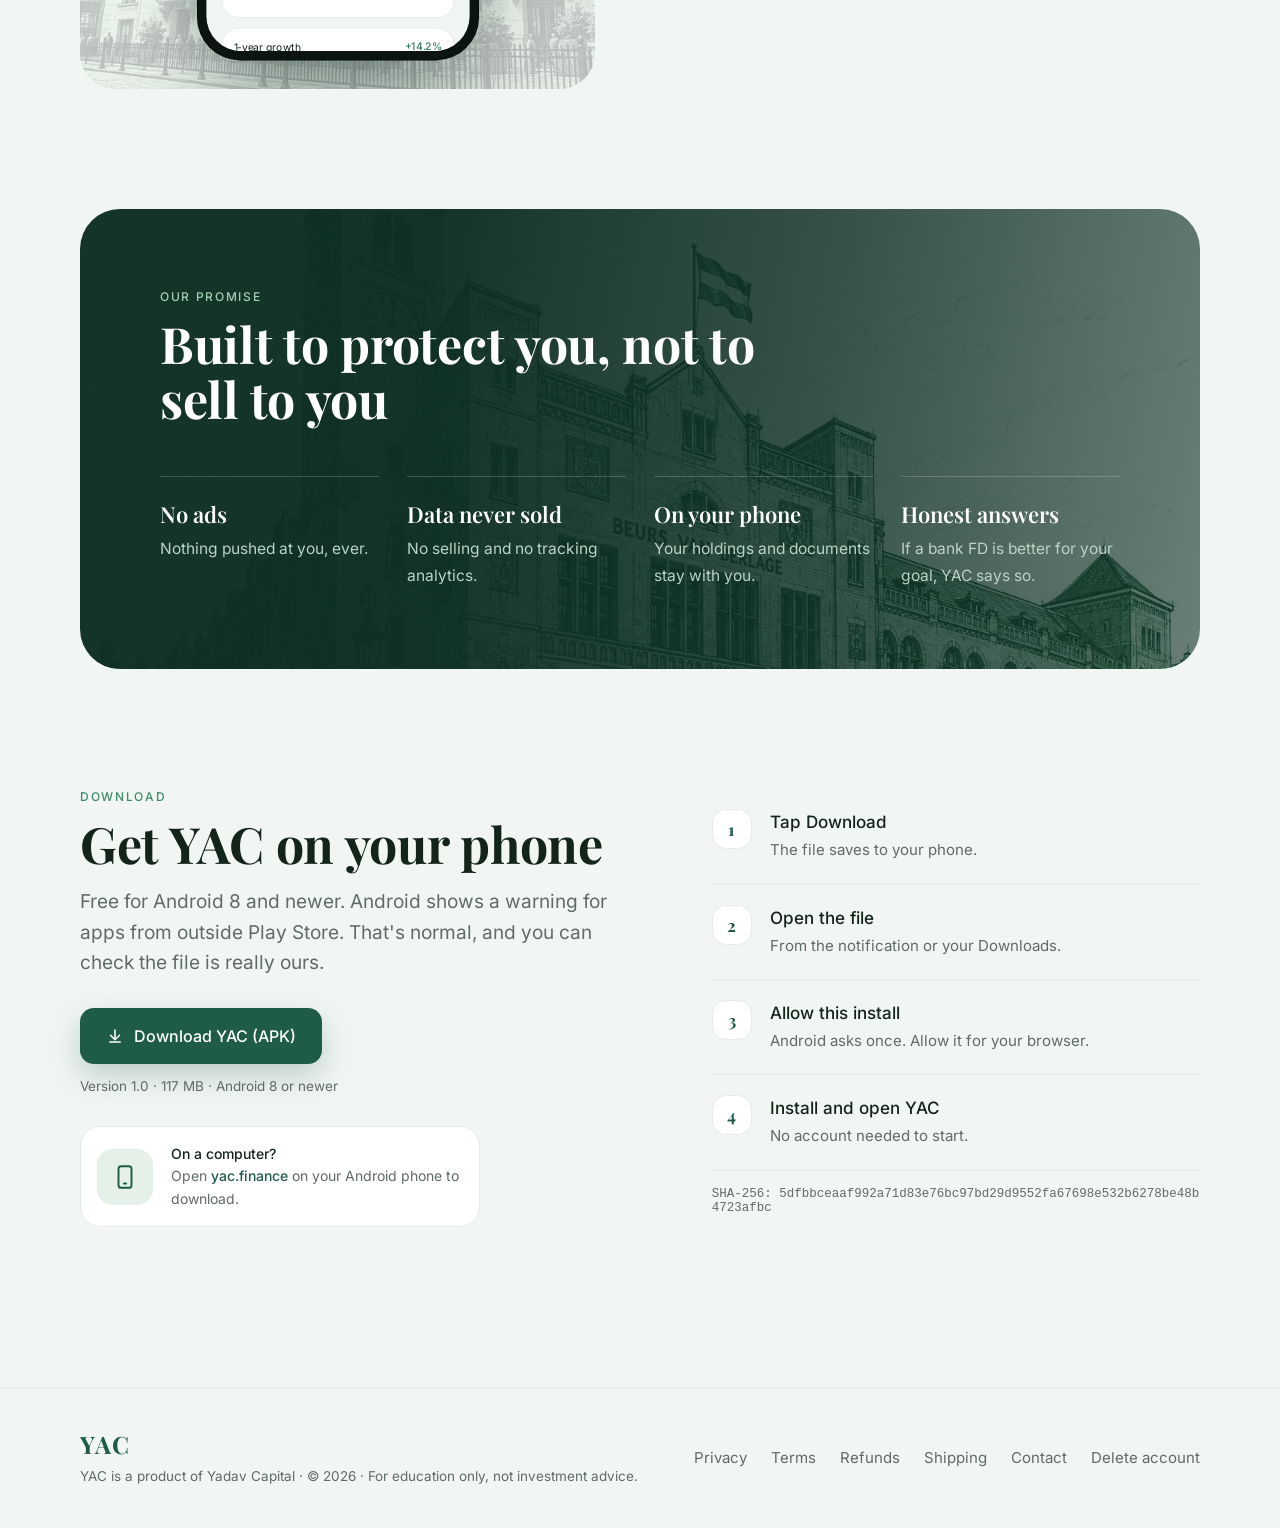
==== commit 38369221: "Fix download link and display SHA-256 hash Updated download link and file size information for YAC." ====
--- a/index.html
+++ b/index.html
@@ -101,7 +101,7 @@
 footer .wrap{display:flex;justify-content:space-between;align-items:center;flex-wrap:wrap;gap:16px}
 footer nav a{color:var(--muted);text-decoration:none;margin-left:24px;font-size:15px}
 footer small{display:block;color:var(--muted);font-size:13.5px;margin-top:4px}
-</style></head><body>
+/* phone layout */:root{color-scheme:light only}html,body{overflow-x:hidden}@media (max-width:900px){.wrap{padding:0 20px}nav.top .wrap{height:68px}nav.top .links{gap:0}nav.top .links a:not(.cta){display:none}.logo{font-size:26px}nav.top .links a.cta{padding:9px 16px;font-size:14px;border-radius:12px}.hero{min-height:0}.hero .art{width:100%;opacity:.28}.hero .wrap{grid-template-columns:minmax(0,1fr);min-height:0;padding-top:96px;padding-bottom:48px;gap:44px}.hero h1{font-size:44px;margin:12px 0 16px}.hero p.sub{font-size:17px;margin-bottom:26px}.btn{height:52px;padding:0 20px;font-size:15px}.hero .btn{width:100%;justify-content:center}.btn.s{margin:12px 0 0 0}.trust{gap:10px 18px;font-size:13.5px;margin-top:22px}section{padding:72px 0}h2{font-size:34px}.lead{font-size:17px}.feat,.feat.rev{grid-template-columns:minmax(0,1fr);gap:28px;margin-top:64px}.feat .stage,.feat.rev .stage{order:2}.stage{height:auto;padding:36px 0;border-radius:28px}.stage .phone{transform:none}.feat h3{font-size:30px}.feat p{font-size:16.5px}.promise{padding:44px 24px;border-radius:28px}.promise h2{font-size:32px}.pg{grid-template-columns:1fr 1fr;gap:22px 18px;margin-top:30px}.pg b{font-size:19px}.pg span{font-size:14.5px}.dl{grid-template-columns:minmax(0,1fr);gap:24px}.dl .btn{width:100%;justify-content:center}.qr{max-width:none}footer .wrap{flex-direction:column;align-items:flex-start}footer nav{display:flex;flex-wrap:wrap;gap:10px 20px}footer nav a{margin-left:0}}@media (max-width:380px){.hero h1{font-size:38px}.phone{transform:scale(.92)!important;transform-origin:top center}.pg{grid-template-columns:1fr}}</style></head><body>
 
 <nav class="top"><div class="wrap"><a class="logo" href="/">YAC</a>
 <div class="links"><a href="#features">Features</a><a href="#promise">Safety</a><a href="/contact/">Contact</a><a class="cta" href="#download">Download</a></div></div></nav>
@@ -272,8 +272,8 @@
 <div class="eyebrow">Download</div>
 <h2>Get YAC on your phone</h2>
 <p class="lead">Free for Android 8 and newer. Android shows a warning for apps from outside Play Store. That's normal, and you can check the file is really ours.</p>
-<div style="margin-top:30px"><a class="btn p" href="#download"><svg width="18" height="18" viewBox="0 0 24 24" fill="none" stroke="currentColor" stroke-width="2" stroke-linecap="round"><path d="M12 4v12M6 11l6 6 6-6M5 20h14"/></svg>Download YAC (APK)</a></div>
-<div style="font-size:13.5px;color:var(--muted);margin-top:12px">Version 1.0 · [size] MB · Android 8 or newer</div>
+<div style="margin-top:30px"><a class="btn p" href="https://github.com/yadavcapital/yac-website/releases/latest/download/app-release.apk" download><svg width="18" height="18" viewBox="0 0 24 24" fill="none" stroke="currentColor" stroke-width="2" stroke-linecap="round"><path d="M12 4v12M6 11l6 6 6-6M5 20h14"/></svg>Download YAC (APK)</a></div>
+<div style="font-size:13.5px;color:var(--muted);margin-top:12px">Version 1.0 · 117 MB · Android 8 or newer</div>
 <div class="qr">
  <div style="flex:none;width:56px;height:56px;border-radius:16px;background:var(--well);display:grid;place-items:center"><svg width="26" height="26" viewBox="0 0 24 24" fill="none" stroke="#1F5C45" stroke-width="1.8" stroke-linecap="round"><rect x="6" y="2" width="12" height="20" rx="2.5"/><path d="M11 18h2"/></svg></div>
  <span style="font-size:14px;color:var(--muted)"><b style="color:var(--text);font-weight:500">On a computer?</b><br>Open <b style="color:var(--primary);font-weight:500">yac.finance</b> on your Android phone to download.</span>
@@ -284,7 +284,7 @@
 <div class="st"><div class="n">2</div><div><b>Open the file</b><span>From the notification or your Downloads.</span></div></div>
 <div class="st"><div class="n">3</div><div><b>Allow this install</b><span>Android asks once. Allow it for your browser.</span></div></div>
 <div class="st"><div class="n">4</div><div><b>Install and open YAC</b><span>No account needed to start.</span></div></div>
-<div class="fp">SHA-256: [fill after build]</div>
+<div class="fp" style="word-break:break-all">SHA-256: 5dfbbceaaf992a71d83e76bc97bd29d9552fa67698e532b6278be48b4723afbc</div>
 </div>
 </div></section>
 
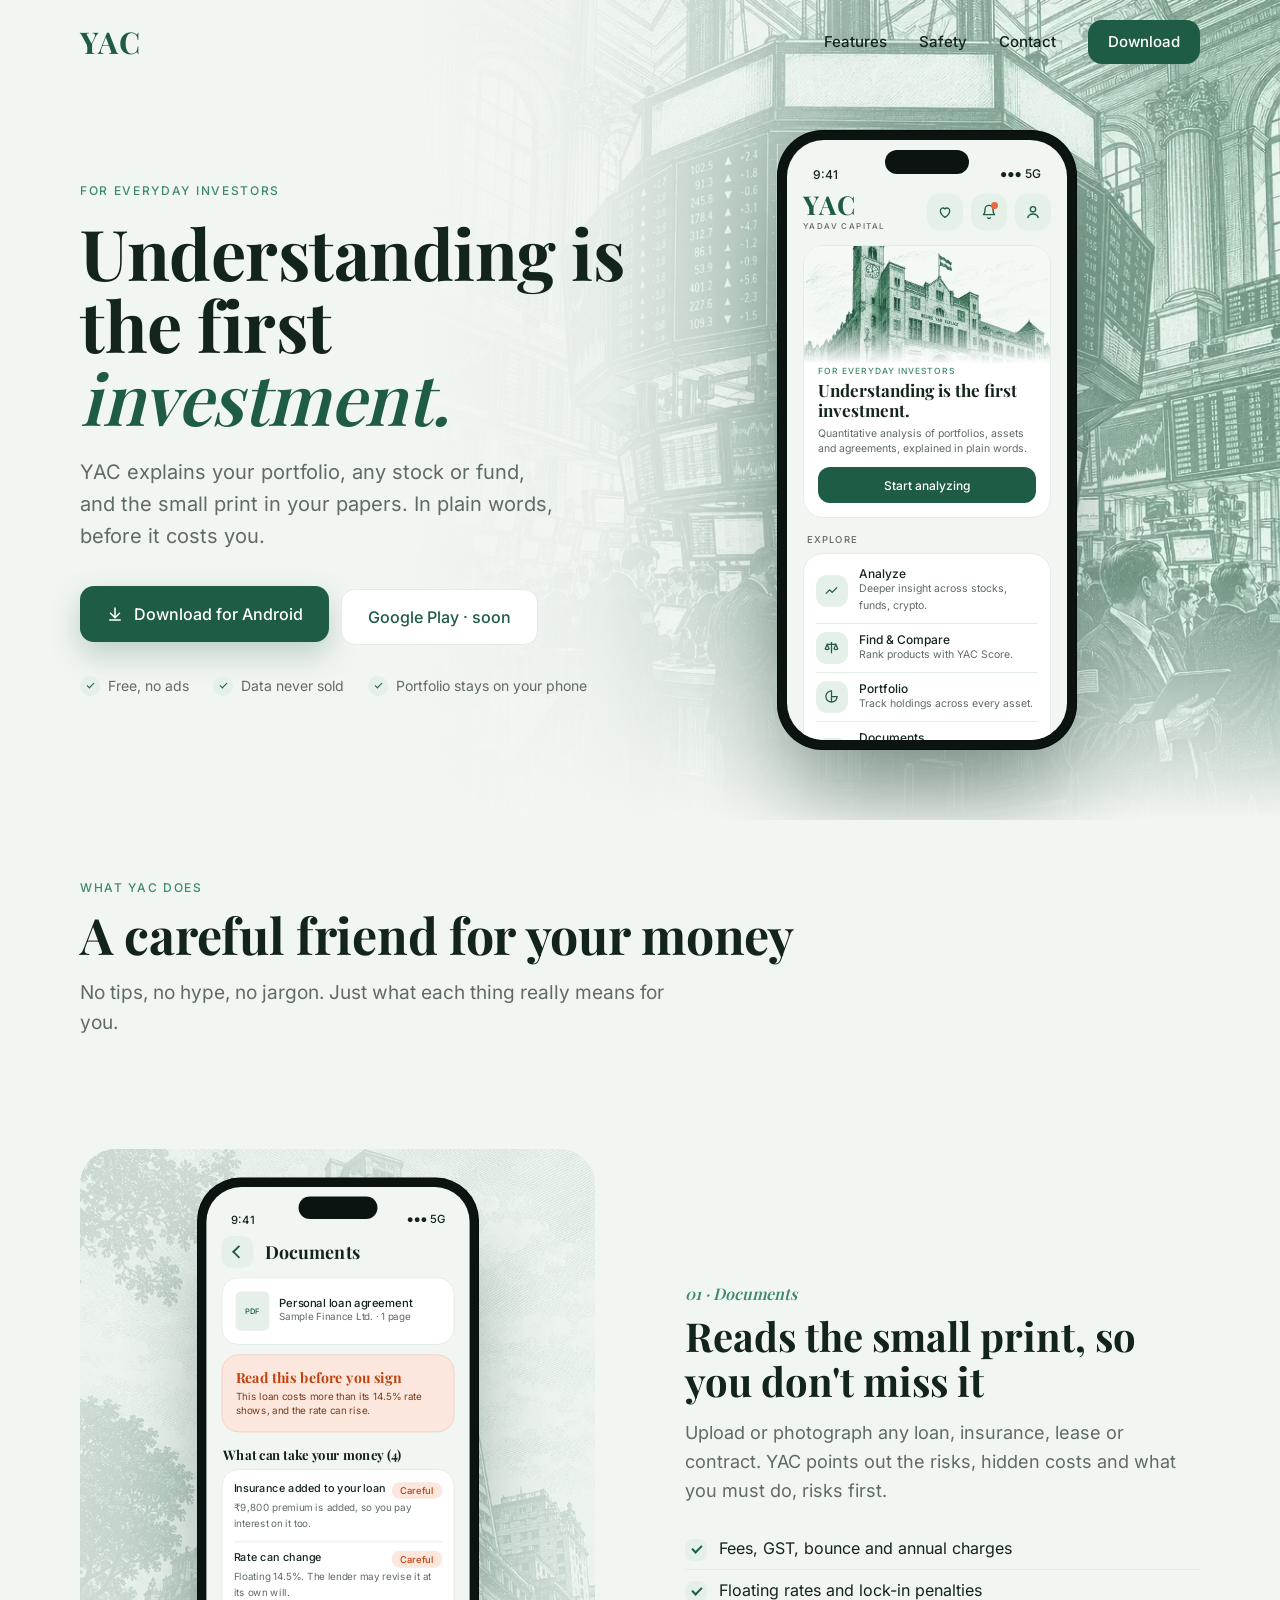
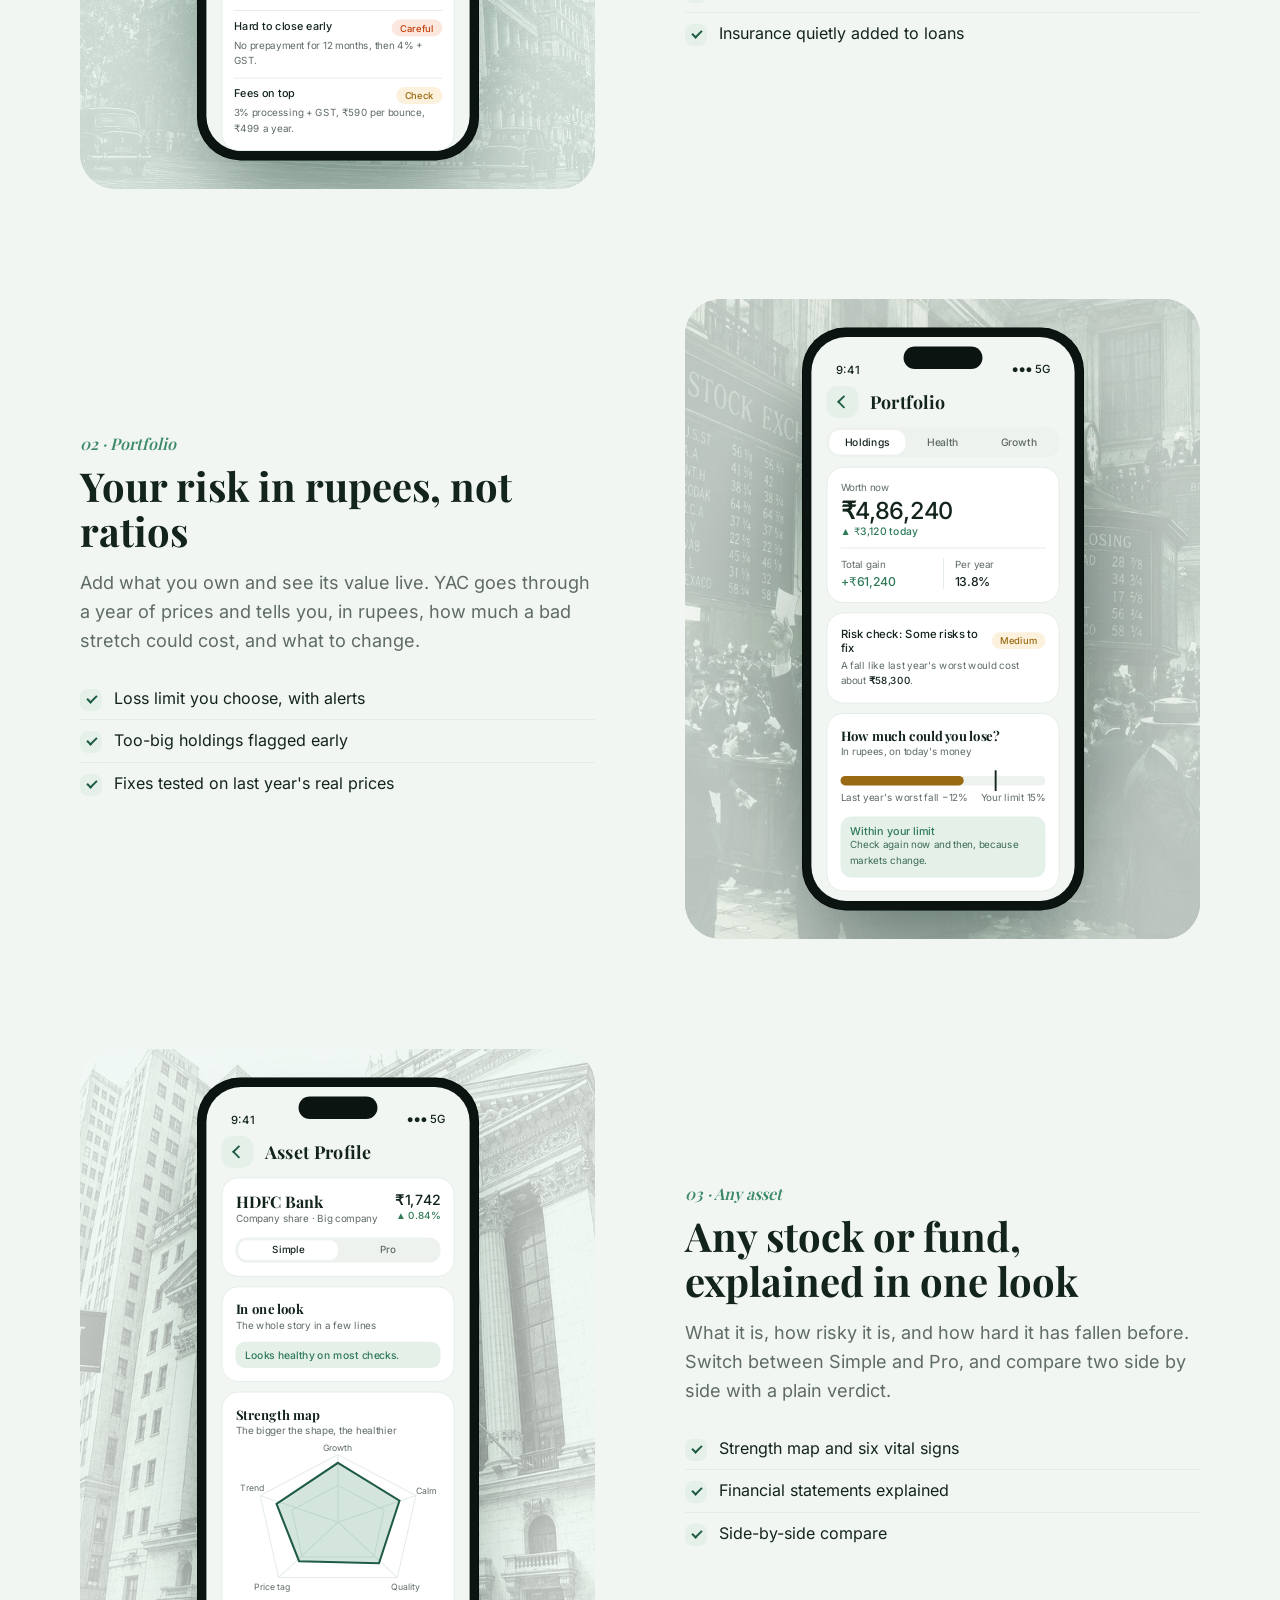
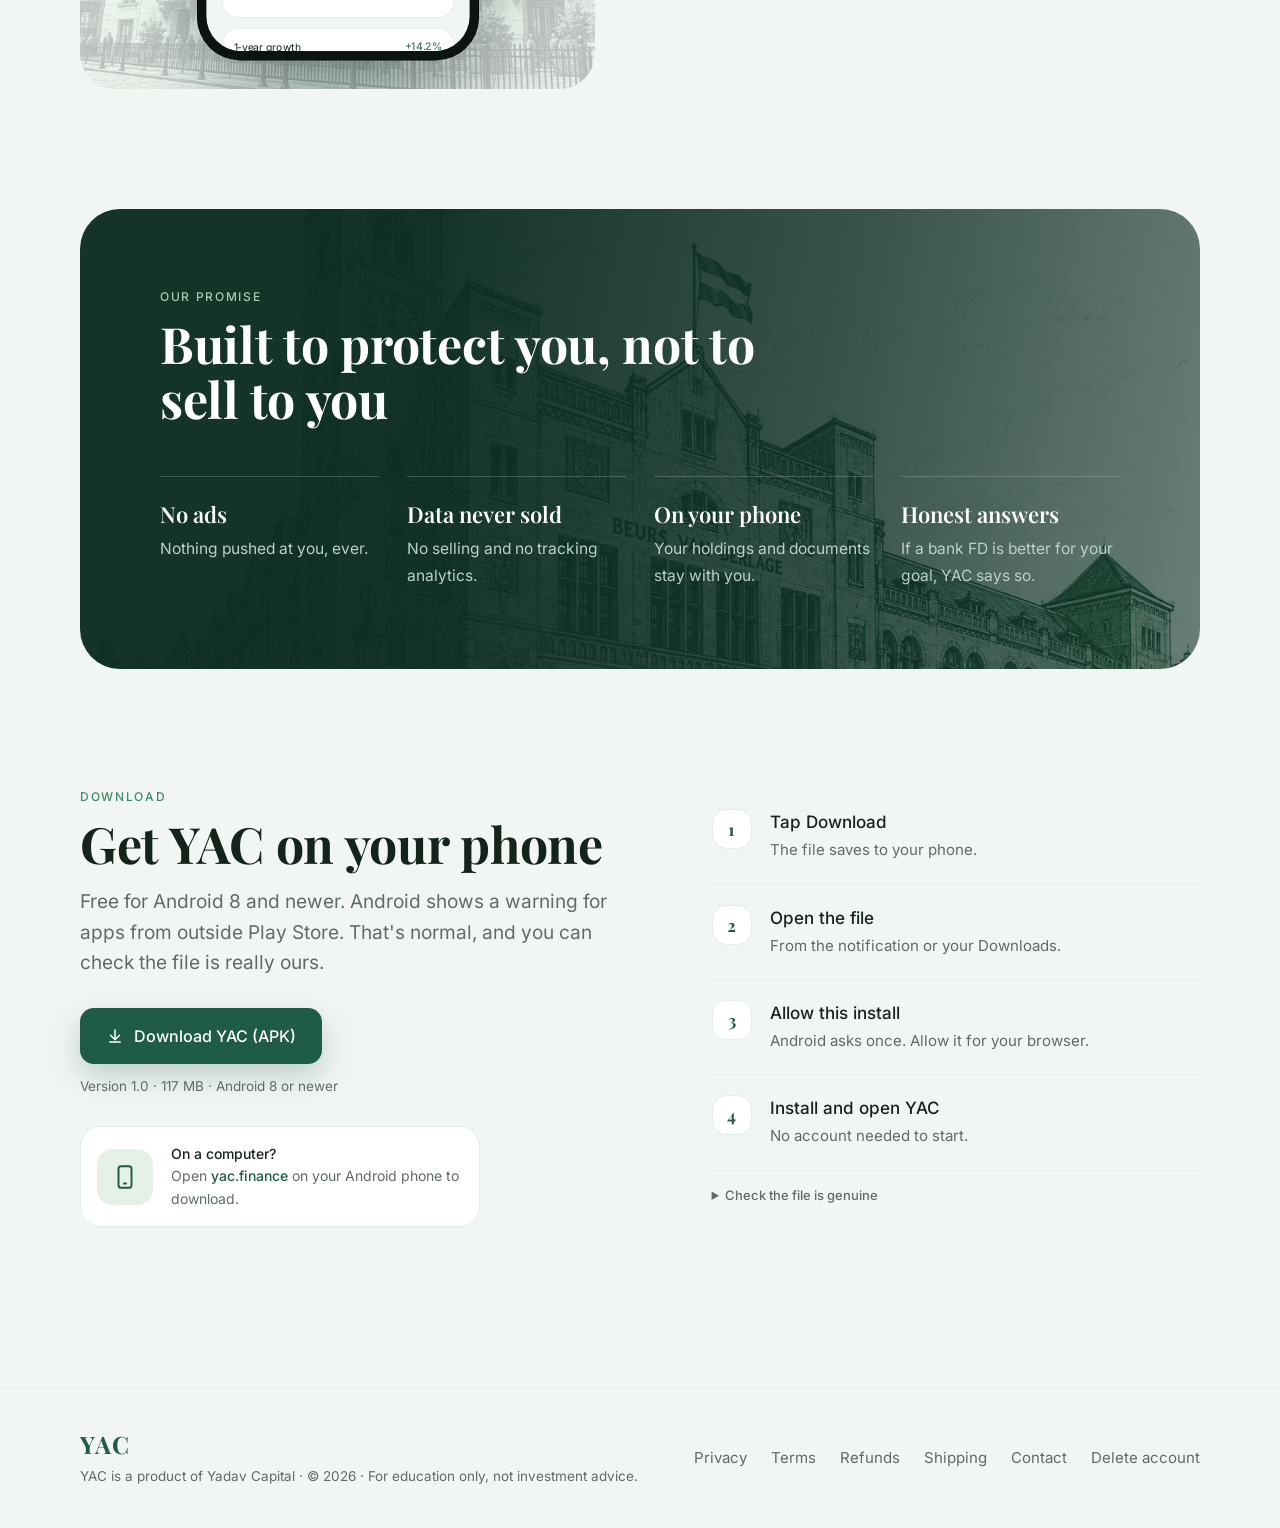
==== commit 56678bd8: "Add collapsible section for SHA-256 fingerprint Replaced SHA-256 hash display with a collapsible det" ====
--- a/index.html
+++ b/index.html
@@ -272,7 +272,7 @@
 <div class="eyebrow">Download</div>
 <h2>Get YAC on your phone</h2>
 <p class="lead">Free for Android 8 and newer. Android shows a warning for apps from outside Play Store. That's normal, and you can check the file is really ours.</p>
-<div style="margin-top:30px"><a class="btn p" href="https://github.com/yadavcapital/yac-website/releases/latest/download/app-release.apk" download><svg width="18" height="18" viewBox="0 0 24 24" fill="none" stroke="currentColor" stroke-width="2" stroke-linecap="round"><path d="M12 4v12M6 11l6 6 6-6M5 20h14"/></svg>Download YAC (APK)</a></div>
+<div style="margin-top:30px"><a class="btn p" href="https://github.com/yadavcapital/yac-website/releases/latest/download/YAC.apk" download><svg width="18" height="18" viewBox="0 0 24 24" fill="none" stroke="currentColor" stroke-width="2" stroke-linecap="round"><path d="M12 4v12M6 11l6 6 6-6M5 20h14"/></svg>Download YAC (APK)</a></div>
 <div style="font-size:13.5px;color:var(--muted);margin-top:12px">Version 1.0 · 117 MB · Android 8 or newer</div>
 <div class="qr">
  <div style="flex:none;width:56px;height:56px;border-radius:16px;background:var(--well);display:grid;place-items:center"><svg width="26" height="26" viewBox="0 0 24 24" fill="none" stroke="#1F5C45" stroke-width="1.8" stroke-linecap="round"><rect x="6" y="2" width="12" height="20" rx="2.5"/><path d="M11 18h2"/></svg></div>
@@ -284,7 +284,7 @@
 <div class="st"><div class="n">2</div><div><b>Open the file</b><span>From the notification or your Downloads.</span></div></div>
 <div class="st"><div class="n">3</div><div><b>Allow this install</b><span>Android asks once. Allow it for your browser.</span></div></div>
 <div class="st"><div class="n">4</div><div><b>Install and open YAC</b><span>No account needed to start.</span></div></div>
-<div class="fp" style="word-break:break-all">SHA-256: 5dfbbceaaf992a71d83e76bc97bd29d9552fa67698e532b6278be48b4723afbc</div>
+<details class="fp" style="margin-top:16px"><summary style="cursor:pointer;font:500 13px Inter;color:var(--muted)">Check the file is genuine</summary><div style="margin-top:8px;font:13px Inter;color:var(--muted)">Advanced: the SHA-256 fingerprint of YAC.apk. If it matches, the file is exactly the one we published.</div><div style="margin-top:6px;word-break:break-all;font:12.5px ui-monospace,Menlo,monospace">5dfbbceaaf992a71d83e76bc97bd29d9552fa67698e532b6278be48b4723afbc</div></details>
 </div>
 </div></section>
 
